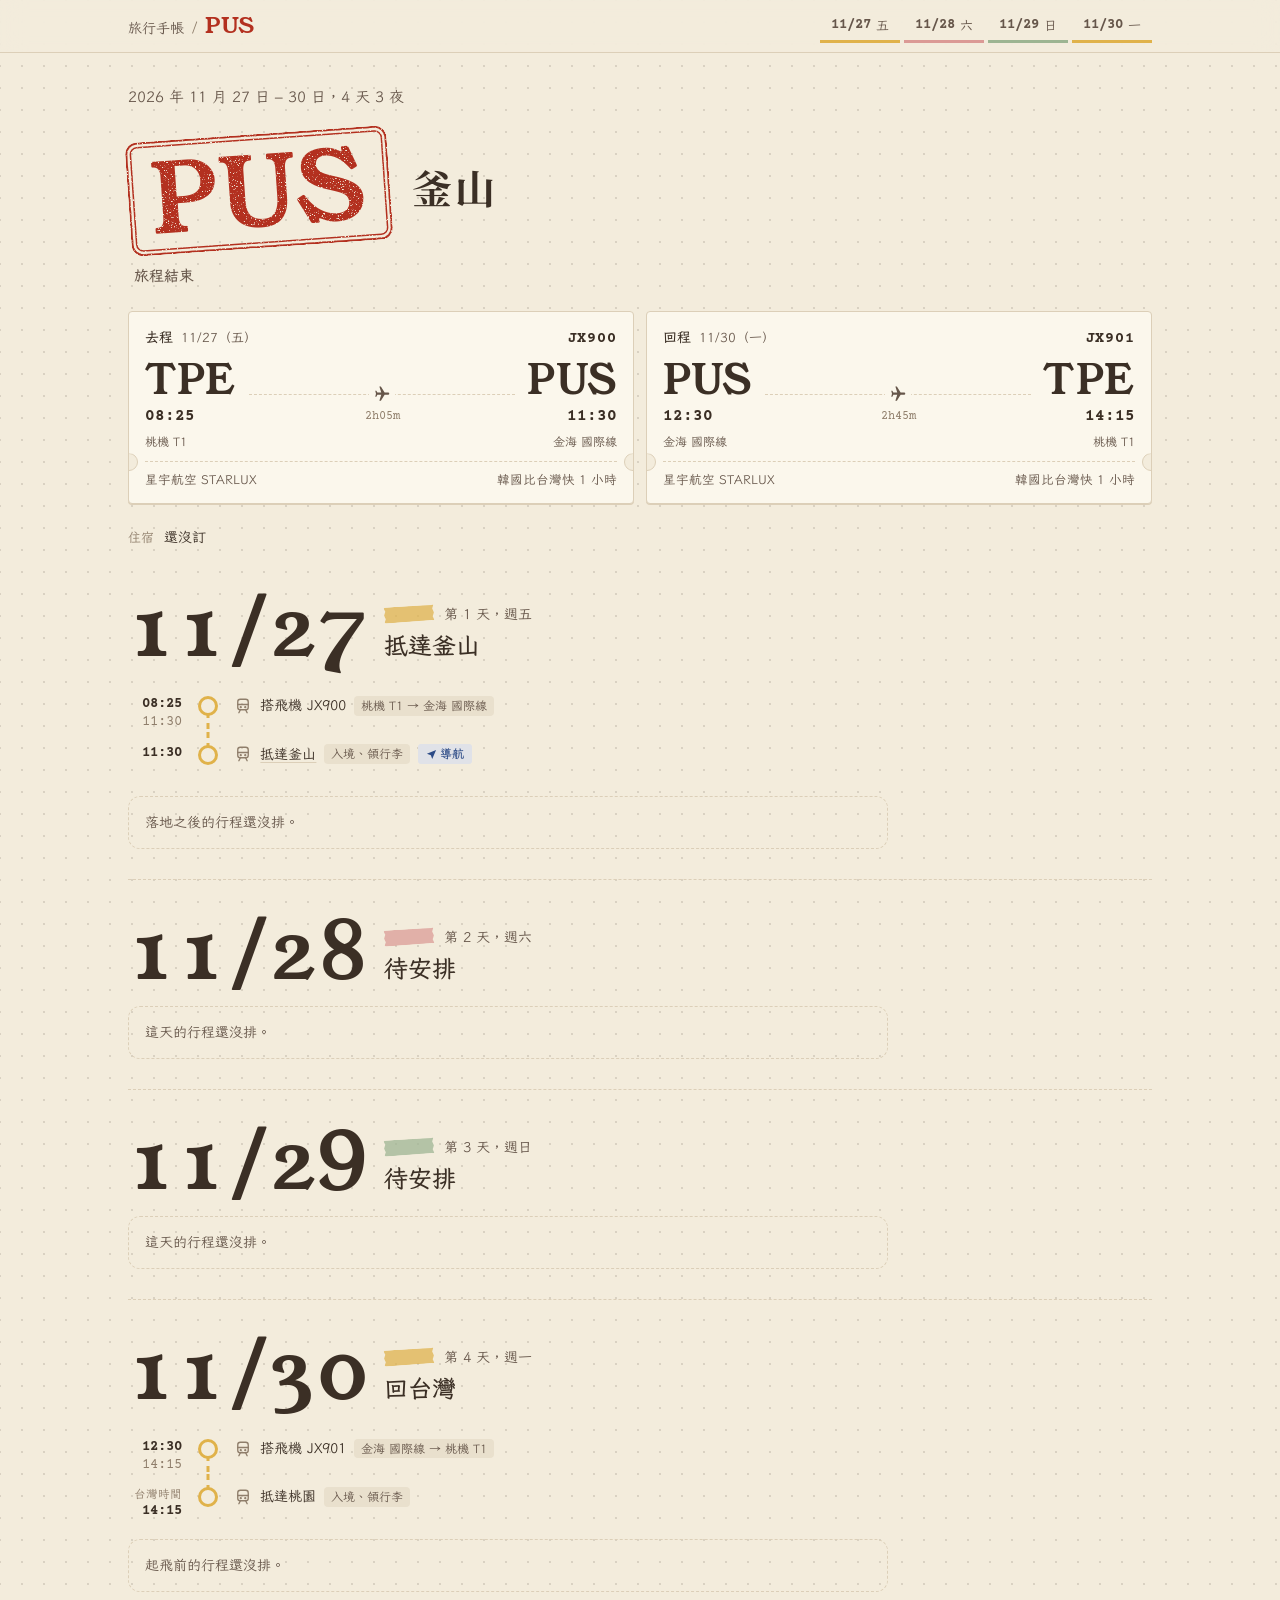
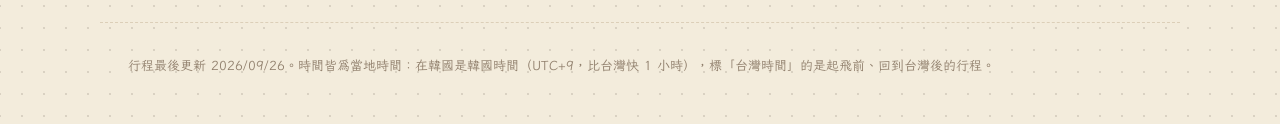
==== docs/pus-2026-11/index.html @ 17852b74 "Add the Busan 2026-11 trip site with flights JX900 TPE→PUS on 11/27 and JX901 PUS→TPE on 11/30. Kore" ====
<!doctype html>
<html lang="zh-Hant">
<head>
<meta charset="utf-8">
<meta name="viewport" content="width=device-width, initial-scale=1, viewport-fit=cover">
<title>釜山 PUS 2026</title>
<meta name="description" content="2026/11/27–11/30 釜山四天三夜行程：航班、每日時間軸、地圖連結。">
<link rel="preconnect" href="https://fonts.googleapis.com">
<link rel="preconnect" href="https://fonts.gstatic.com" crossorigin>
<link rel="stylesheet" href="https://fonts.googleapis.com/css2?family=Courier+Prime:wght@400;700&family=LXGW+WenKai+TC:wght@400;700&family=Noto+Serif+TC:wght@700&family=Young+Serif&display=swap">
<link rel="stylesheet" href="../assets/journal.css">
<link rel="manifest" href="../manifest.webmanifest">
<link rel="icon" type="image/png" sizes="192x192" href="../assets/icons/icon-192.png">
<link rel="apple-touch-icon" href="../assets/icons/apple-touch-icon.png">
<meta name="apple-mobile-web-app-title" content="Travel">
<meta name="apple-mobile-web-app-capable" content="yes">
<meta name="mobile-web-app-capable" content="yes">
<meta name="theme-color" content="#F3ECDC" media="(prefers-color-scheme: light)">
<meta name="theme-color" content="#231D17" media="(prefers-color-scheme: dark)">
<style>
  /* 顏色、字體、紙膠帶、印章都在 ../assets/journal.css */
  * { box-sizing: border-box; }
  html { -webkit-text-size-adjust: 100%; }
  @media (prefers-reduced-motion: no-preference) { html { scroll-behavior: smooth; } }
  body {
    margin: 0;
    background: var(--bg);
    color: var(--ink);
    font-family: var(--f-body);
    font-size: 15.5px;
    line-height: 1.65;
  }
  img { max-width: 100%; }
  [hidden] { display: none !important; }
  a { color: inherit; }
  a:focus-visible, button:focus-visible { outline: 2px solid var(--blue); outline-offset: 2px; border-radius: 4px; }
  .wrap { max-width: 1080px; margin-inline: auto; padding-inline: 16px; }
  @media (min-width: 640px) { .wrap { padding-inline: 28px; } }
  .ico { width: 18px; height: 18px; flex: none; display: inline-block; vertical-align: middle; }
  .ico svg { width: 100%; height: 100%; display: block; }

  /* ---------- nav ---------- */
  .nav {
    position: sticky;
    top: env(safe-area-inset-top, 0px);
    z-index: 10;
    background: var(--bg);
    background: color-mix(in srgb, var(--bg) 86%, transparent);
    -webkit-backdrop-filter: blur(12px);
    backdrop-filter: blur(12px);
    border-bottom: 1px solid var(--rule);
  }
  .nav__inner { display: flex; align-items: center; gap: 12px; min-height: 52px; }
  .nav__crumb { display: flex; align-items: baseline; gap: 8px; white-space: nowrap; }
  .nav__home { font-size: 14px; color: var(--ink-2); text-decoration: none; }
  .nav__home:hover { color: var(--ink); text-decoration: underline; text-underline-offset: 3px; }
  .nav__sep { color: var(--ink-3); }
  .nav__brand {
    font-family: var(--f-display);
    font-size: 22px;
    letter-spacing: .03em;
    text-decoration: none;
    color: var(--red);
  }
  .nav__tabs { display: flex; gap: 4px; margin-left: auto; overflow-x: auto; scrollbar-width: none; }
  .nav__tabs::-webkit-scrollbar { display: none; }
  /* 筆記本側邊的索引標籤 */
  .tab {
    display: flex; align-items: center; gap: 5px;
    padding: 5px 11px 3px;
    border-radius: 5px 5px 0 0;
    border-bottom: 3px solid var(--line);
    text-decoration: none;
    color: var(--ink-2);
    font-family: var(--f-mono);
    font-size: 14px;
    font-weight: 700;
    white-space: nowrap;
  }
  .tab__dot { display: none; }
  .tab__wd { font-family: var(--f-body); font-size: 13px; font-weight: 400; }
  .tab.is-active { background: color-mix(in srgb, var(--line) 55%, transparent); color: var(--ink); }

  /* ---------- hero ---------- */
  .hero { padding-block: 32px 8px; display: grid; gap: 22px; }
  .hero__eyebrow { margin: 0; font-size: 15px; color: var(--ink-2); }
  .hero__title { margin: 14px 0 6px; display: flex; align-items: center; flex-wrap: wrap; gap: 10px 22px; }
  /* 入境章 */
  .hero__code {
    display: inline-block;
    padding: 10px 20px 4px;
    border-radius: 12px;
    font-family: var(--f-display);
    font-weight: 400;
    font-size: clamp(56px, 15vw, 96px);
    line-height: 1;
    letter-spacing: .04em;
    transform: rotate(-4deg);
  }
  .hero__name { font-family: var(--f-display); font-size: clamp(28px, 6.4vw, 40px); font-weight: 700; line-height: 1.2; letter-spacing: .08em; }
  .hero__head { display: grid; gap: 10px; }
  .status {
    display: flex; flex-wrap: wrap; align-items: center; gap: 8px 12px;
    font-size: 14px; color: var(--ink-2);
  }
  .status { font-size: 15px; }
  .status__pill { font-weight: 700; padding: 0 6px; }
  .status__jump { color: var(--blue); font-weight: 700; text-underline-offset: 4px; }

  .passes { display: grid; gap: 12px; grid-template-columns: repeat(auto-fit, minmax(min(100%, 300px), 1fr)); }
  .pass {
    background: var(--surface);
    border: 1px solid var(--rule);
    border-radius: 4px;
    padding: 14px 16px 12px;
    display: grid;
    gap: 10px;
    box-shadow: 0 1px 0 var(--rule);
  }
  .pass__top { display: flex; align-items: baseline; gap: 8px; font-size: 13px; color: var(--ink-2); }
  .pass__dir { font-weight: 700; color: var(--ink); font-size: 14px; }
  .pass__no { margin-left: auto; font-family: var(--f-mono); font-weight: 700; font-size: 15px; letter-spacing: .06em; color: var(--ink); }
  .pass__route { display: grid; grid-template-columns: auto minmax(0, 1fr) auto; align-items: center; gap: 12px; }
  .pass__pt { display: grid; gap: 2px; }
  .pass__pt--end { text-align: right; }
  .pass__iata { font-family: var(--f-display); font-weight: 400; font-size: 40px; line-height: 1; letter-spacing: .03em; }
  .pass__time { font-family: var(--f-mono); font-weight: 700; font-size: 16px; }
  .pass__term { font-size: 12px; color: var(--ink-2); }
  .pass__mid { display: grid; justify-items: center; gap: 4px; color: var(--ink-3); font-family: var(--f-mono); font-size: 12px; }
  .pass__track { position: relative; width: 100%; height: 18px; }
  .pass__track::before { content: ""; position: absolute; left: 0; right: 0; top: 50%; border-top: 1.5px dashed var(--rule); }
  .pass__track .ico { position: absolute; left: 50%; top: 0; transform: translateX(-50%); background: var(--surface); padding-inline: 4px; width: 26px; color: var(--ink-2); }
  /* 撕線：兩側各咬一個半圓缺口 */
  .pass__foot { position: relative; border-top: 1.5px dashed var(--rule); padding-top: 8px; display: flex; justify-content: space-between; gap: 8px; font-size: 12.5px; color: var(--ink-2); }
  .pass__foot::before, .pass__foot::after {
    content: "";
    position: absolute; top: -9px;
    width: 16px; height: 16px;
    border-radius: 50%;
    background: var(--bg);
    border: 1px solid var(--rule);
  }
  .pass__foot::before { left: -25px; clip-path: inset(0 0 0 50%); }
  .pass__foot::after { right: -25px; clip-path: inset(0 50% 0 0); }

  .facts { display: flex; flex-wrap: wrap; gap: 10px 24px; font-size: 14px; }
  .fact { display: flex; gap: 10px; align-items: baseline; min-width: 0; }
  .fact__k { font-size: 13px; color: var(--ink-3); flex: none; }
  .fact a { font-weight: 500; text-underline-offset: 3px; text-decoration-color: var(--rule); overflow-wrap: anywhere; }

  /* ---------- day ---------- */
  .day { padding-block: 40px 16px; scroll-margin-top: 60px; }
  .day + .day { border-top: 1.5px dashed var(--rule); }
  .day[data-line="cc"] { --line: var(--cc); --on-line: var(--cc-on); }
  .day[data-line="ne"] { --line: var(--ne); --on-line: var(--ne-on); }
  .day[data-line="ew"] { --line: var(--ew); --on-line: var(--ew-on); }
  .tab[data-line="cc"] { --line: var(--cc); }
  .tab[data-line="ne"] { --line: var(--ne); }
  .tab[data-line="ew"] { --line: var(--ew); }

  .day__head { display: flex; align-items: flex-end; gap: 16px; margin-bottom: 22px; flex-wrap: wrap; }
  .day__md {
    font-family: var(--f-display);
    font-weight: 400;
    font-size: clamp(56px, 14vw, 80px);
    line-height: .8;
    font-variant-numeric: tabular-nums;
  }
  .day__meta { display: grid; gap: 4px; min-width: 0; }
  .day__eyebrow { display: flex; align-items: center; gap: 10px; margin: 0; font-size: 14px; color: var(--ink-2); }
  .day__bar { width: 50px; height: 16px; --tape: var(--line); transform: rotate(-4deg); }
  .day__theme { margin: 0; font-size: 24px; line-height: 1.3; font-weight: 700; text-wrap: balance; }
  .day__stats { margin: 0; font-size: 13px; color: var(--ink-2); font-variant-numeric: tabular-nums; }

  .day__grid { max-width: 760px; }

  /* ---------- timeline ---------- */
  .rows { list-style: none; margin: 0; padding: 0; }
  .row { display: grid; grid-template-columns: 2.9rem 24px minmax(0, 1fr); column-gap: 8px; }
  @media (min-width: 640px) { .row { grid-template-columns: 3.4rem 28px minmax(0, 1fr); column-gap: 12px; } }
  .row__time {
    display: flex; flex-direction: column; align-items: flex-end;
    padding-top: 12px;
    font-family: var(--f-mono);
    font-weight: 700;
    font-size: 13.5px;
    line-height: 1.35;
  }
  .row__time .t-end { color: var(--ink-3); font-weight: 400; }
  .row__time .t-label { font-family: var(--f-body); font-size: 12px; font-weight: 500; white-space: nowrap; }
  .row__time .t-day { font-size: 11.5px; color: var(--red); white-space: nowrap; }
  .row__time .t-tz { font-family: var(--f-body); font-size: 11.5px; font-weight: 500; color: var(--ink-3); white-space: nowrap; }
  /* 螢光筆劃過 */
  .row__now {
    margin-top: 6px;
    font-family: var(--f-body);
    font-size: 12px;
    font-weight: 700;
    color: var(--now-ink);
    background: linear-gradient(100deg, transparent 3%, var(--now) 6% 94%, transparent 97%) 0 65% / 100% 75% no-repeat;
    padding: 0 4px;
    white-space: nowrap;
  }
  .row__rail { position: relative; display: flex; justify-content: center; }
  .row__rail::before {
    content: "";
    position: absolute; top: 0; bottom: 0; left: 50%;
    width: 3px; transform: translateX(-50%);
    background: var(--line);
  }
  .row--move .row__rail::before {
    background: repeating-linear-gradient(to bottom, var(--line) 0 6px, transparent 6px 11px);
  }
  .rows > .row:first-child .row__rail::before { top: 18px; }
  .rows > .row:last-child .row__rail::before { bottom: auto; height: 22px; }
  .rows > .row:first-child:last-child .row__rail::before { display: none; }
  .row--move:first-child .row__rail::after,
  .row--move:last-child .row__rail::after {
    content: "";
    position: relative;
    margin-top: 13px;
    width: 14px; height: 14px;
    border-radius: 50%;
    background: var(--bg);
    border: 3px solid var(--line);
  }
  /* 圓形編號貼紙 */
  .code {
    position: relative;
    margin-top: 10px;
    width: 26px; height: 26px;
    border-radius: 50%;
    background: var(--line);
    color: var(--on-line);
    font-family: var(--f-display);
    font-size: 15px;
    line-height: 27px;
    text-align: center;
    box-shadow: 0 0 0 3px var(--bg), 0 1px 2px 3px rgba(59, 47, 37, .12);
  }

  .row__body { min-width: 0; padding-block: 8px 12px; }
  .row--move .row__body, .row--free .row__body { padding-block: 10px 14px; }
  .row--free .row__rail::before {
    background: repeating-linear-gradient(to bottom, var(--line) 0 3px, transparent 3px 8px);
    opacity: .55;
  }
  .free { margin: 0; padding-top: 1px; font-size: 13.5px; color: var(--ink-3); }
  .move { display: flex; flex-wrap: wrap; align-items: center; gap: 4px 8px; font-size: 14px; color: var(--ink-2); padding-top: 1px; }
  .move .ico { color: var(--ink-3); }
  .move__title { color: var(--ink); font-weight: 500; text-decoration: none; }
  a.move__title { text-decoration: underline; text-decoration-color: var(--rule); text-underline-offset: 3px; }
  .move__note {
    font-size: 12px;
    padding: 0 7px;
    border-radius: 4px;
    background: var(--rule-2);
    color: var(--ink-2);
  }
  .row--move.is-now .move { color: var(--ink); }

  .card {
    position: relative;
    background: var(--surface);
    border: 1px solid var(--rule);
    border-radius: 3px;
    padding: 16px 12px 12px;
    display: grid;
    gap: 10px;
    box-shadow: 0 1px 0 var(--rule);
  }
  @media (min-width: 640px) { .card { padding: 16px 16px 12px; } }
  .card::before {
    content: "";
    position: absolute; top: -8px; left: 20px;
    width: 54px; height: 16px;
    background: color-mix(in srgb, var(--line) 62%, transparent);
    clip-path: var(--tape-clip);
    transform: rotate(-4deg);
  }
  .rows > .row:nth-child(even) .card::before { left: auto; right: 28px; transform: rotate(3deg); }
  .row.is-now .card { border-color: var(--now); box-shadow: 0 0 0 2px var(--now); }
  .places { list-style: none; margin: 0; padding: 0; display: grid; gap: 10px; }
  .place { display: grid; grid-template-columns: 18px minmax(0, 1fr); gap: 8px; align-items: start; }
  .place > .ico { margin-top: 3px; color: var(--ink-3); }
  .place__line { display: flex; flex-wrap: wrap; align-items: baseline; gap: 2px 8px; }
  .place__name {
    color: var(--ink);
    font-weight: 700;
    font-size: 16px;
    line-height: 1.45;
    text-decoration: none;
    overflow-wrap: anywhere;
  }
  .place__name:hover { text-decoration: underline; text-underline-offset: 3px; }
  .place__name .ext { display: inline-block; width: 11px; height: 11px; margin-left: 3px; vertical-align: 1px; opacity: .55; }
  .is-meal .place__name { color: var(--blue); }
  .is-booked .place__name { color: var(--red); }
  .tag {
    font-size: 12px;
    font-weight: 700;
    line-height: 1.6;
    padding: 0 7px;
    border-radius: 3px;
    letter-spacing: .06em;
    white-space: nowrap;
  }
  .tag--meal { border: 1px solid currentColor; color: var(--blue); }
  /* 已預約：朱紅色的小印章 */
  .tag--booked { border: 3px double currentColor; color: var(--red); padding: 0 6px; transform: rotate(-3deg); }
  .tag--suggest { border: 1px dashed var(--ink-3); color: var(--ink-2); line-height: 1.55; }
  .move__link { font-size: 12.5px; font-weight: 700; color: var(--blue); text-decoration: none; }
  .move__link .ext { width: 10px; height: 10px; margin-left: 2px; }
  .place__hours { margin-top: 1px; font-size: 13px; color: var(--ink-3); }
  .notes { display: grid; gap: 4px; border-top: 1px dashed var(--rule); padding-top: 8px; }
  .note { margin: 0; font-size: 13.5px; color: var(--ink-2); display: flex; gap: 8px; }
  .note::before { content: "備註"; flex: none; font-size: 12px; font-weight: 700; color: var(--ink-3); padding-top: 1px; }
  .note + .note::before { visibility: hidden; }

  .pending {
    margin-top: 16px;
    border: 1.5px dashed var(--rule);
    border-radius: 12px;
    padding: 14px 16px;
    color: var(--ink-2);
    font-size: 14px;
  }

  .routes { display: grid; gap: 8px; margin-bottom: 22px; }
  .routes__k { margin: 0; font-size: 13px; color: var(--ink-3); }
  .seg {
    display: grid; grid-template-columns: minmax(0, 1fr) auto; align-items: center; gap: 12px;
    background: var(--surface); border: 1px solid var(--rule); border-radius: 3px;
    padding: 10px 14px; text-decoration: none; color: var(--ink);
  }
  .seg:hover { border-color: var(--line); }
  .seg__stops { font-size: 13px; line-height: 1.55; color: var(--ink-2); overflow-wrap: anywhere; }
  .seg__stops b { color: var(--ink); font-weight: 600; }
  .seg__go { display: inline-flex; align-items: center; gap: 3px; font-size: 13px; font-weight: 700; white-space: nowrap; color: var(--blue); }
  .seg__go .ext { width: 11px; height: 11px; flex: none; }
  .nav-btn {
    display: inline-flex; align-items: center; gap: 3px;
    font-size: 12px; font-weight: 700; line-height: 1.7;
    padding: 0 8px; border-radius: 3px;
    background: var(--blue-soft); color: var(--blue);
    text-decoration: none; white-space: nowrap;
  }
  .nav-btn svg { width: 11px; height: 11px; }
  .status__next { display: inline-flex; flex-wrap: wrap; align-items: center; gap: 6px; }
  .foot { padding-block: 32px 48px; font-size: 13px; color: var(--ink-3); border-top: 1.5px dashed var(--rule); }
  .fab { display: none; }

  /* ---------- 手機：邊走邊看（640px 以上完全不受影響） ---------- */
  @media (max-width: 639px) {
    /* 底部留位置給日期分頁（52px），旅途中再加浮動按鈕（52px + 上下各 10px） */
    body { padding-bottom: calc(52px + env(safe-area-inset-bottom, 0px)); }
    body.has-fab { padding-bottom: calc(124px + env(safe-area-inset-bottom, 0px)); }

    /* 頂部只留「旅行手帳 / PUS」。毛玻璃搬到 ::before，
       因為 .nav 本身有 backdrop-filter 的話，裡面 fixed 的日期分頁會被綁在 .nav 裡 */
    .nav { background: none; -webkit-backdrop-filter: none; backdrop-filter: none; }
    .nav::before {
      content: "";
      position: absolute; inset: 0; z-index: -1;
      background: var(--bg);
      background: color-mix(in srgb, var(--bg) 86%, transparent);
      -webkit-backdrop-filter: blur(12px);
      backdrop-filter: blur(12px);
    }

    /* 日期分頁固定在最下面，平分寬度；上緣是當天的紙膠帶色 */
    .nav__tabs {
      position: fixed; left: 0; right: 0; bottom: 0;
      margin: 0; gap: 0;
      padding-bottom: env(safe-area-inset-bottom, 0px);
      background: var(--surface);
      box-shadow: 0 -1px 0 var(--rule);
    }
    .tab {
      flex: 1 0 auto;
      justify-content: center;
      min-height: 52px;
      padding: 0 10px;
      border-radius: 0;
      border-bottom: 0;
      border-top: 4px solid var(--line);
      font-size: 15px;
    }

    /* 下一站浮動按鈕：浮在日期分頁上方，整顆都是導航連結 */
    .fab {
      position: fixed; z-index: 11;
      left: 12px; right: 12px;
      bottom: calc(62px + env(safe-area-inset-bottom, 0px));
      display: flex; align-items: center; gap: 10px;
      min-height: 52px;
      padding: 6px 6px 6px 14px;
      background: var(--surface);
      border: 1px solid var(--rule);
      border-radius: 10px;
      box-shadow: 0 6px 20px rgba(0, 0, 0, .16);
      color: var(--ink);
      text-decoration: none;
    }
    .fab__k { flex: none; font-size: 13px; font-weight: 700; color: var(--ink-3); }
    .fab__name { flex: 1; min-width: 0; font-size: 16px; font-weight: 700; white-space: nowrap; overflow: hidden; text-overflow: ellipsis; }
    .fab__go {
      flex: none;
      display: inline-flex; align-items: center; gap: 5px;
      min-height: 40px; padding: 0 16px;
      border-radius: 6px;
      background: var(--blue); color: var(--surface);
      font-size: 15px; font-weight: 700;
    }
    .fab__go svg { width: 13px; height: 13px; }

    /* Google 地圖路線收成一排「早上」「下午」「晚上」小按鈕，站名先藏起來 */
    .routes { display: flex; flex-wrap: wrap; gap: 8px; }
    .routes__k { flex-basis: 100%; }
    .seg { display: inline-flex; align-items: center; gap: 6px; min-height: 44px; padding: 0 16px; }
    .seg__stops { font-size: 15px; }
    .seg__list, .seg__open { display: none; }
    .seg__go .ext { width: 12px; height: 12px; }

    /* 導航按鈕看起來 36px 高，手指點得到的範圍往上下各擴 4px 到 44px */
    .nav-btn { position: relative; min-height: 36px; padding: 0 12px; gap: 5px; border-radius: 6px; font-size: 14px; }
    .nav-btn svg { width: 13px; height: 13px; }
    .nav-btn::after { content: ""; position: absolute; inset: -4px 0; }

    /* 「看現在的行程」跳過去時，進行中那一列不要被頂部擋住 */
    .row { scroll-margin-top: 64px; }
  }

</style>
</head>
<body class="paper">
<nav class="nav" aria-label="日期">
  <div class="wrap nav__inner">
    <div class="nav__crumb">
      <a class="nav__home" href="../">旅行手帳</a><span class="nav__sep" aria-hidden="true">/</span>
      <a class="nav__brand" href="#top">PUS</a>
    </div>
    <div class="nav__tabs" id="tabs"></div>
  </div>
</nav>

<header class="wrap hero" id="top">
  <div class="hero__head">
    <p class="hero__eyebrow" id="eyebrow"></p>
    <h1 class="hero__title"><span class="hero__code stamp">PUS</span><span class="hero__name">釜山</span></h1>
    <div class="status" id="status"></div>
  </div>
  <div class="passes" id="passes"></div>
  <div class="facts" id="facts"></div>
</header>

<main class="wrap" id="days"></main>

<footer class="wrap foot" id="foot"></footer>

<a class="fab" id="fab" target="_blank" rel="noopener" hidden></a>

<script src="itinerary.js"></script>
<script>
(function () {
  var T = window.TRIP;
  var WD = ["日", "一", "二", "三", "四", "五", "六"];
  var ICON = {
    food: '<svg viewBox="0 0 24 24" fill="none" stroke="currentColor" stroke-width="1.8" stroke-linecap="round" stroke-linejoin="round"><path d="M3.5 11.5h17a8.5 8.5 0 0 1-17 0z"/><path d="M8 20.5h8"/><path d="M14 3.5 10.5 11M19 4l-6 7"/></svg>',
    spot: '<svg viewBox="0 0 24 24" fill="none" stroke="currentColor" stroke-width="1.8" stroke-linecap="round" stroke-linejoin="round"><path d="M12 21.5s7-6.1 7-11.8a7 7 0 0 0-14 0c0 5.7 7 11.8 7 11.8z"/><circle cx="12" cy="9.7" r="2.6"/></svg>',
    move: '<svg viewBox="0 0 24 24" fill="none" stroke="currentColor" stroke-width="1.8" stroke-linecap="round" stroke-linejoin="round"><rect x="5" y="3" width="14" height="14" rx="3.5"/><path d="M5 10h14"/><circle cx="9" cy="13.5" r=".6" fill="currentColor"/><circle cx="15" cy="13.5" r=".6" fill="currentColor"/><path d="m8.5 17-2 4M15.5 17l2 4"/></svg>',
    plane: '<svg viewBox="0 0 24 24" fill="currentColor"><path d="M21 15.5v-2l-8-5V3.8a1.5 1.5 0 0 0-3 0v4.7l-8 5v2l8-2.5v5.2L7.5 19.5V21l4-1 4 1v-1.5L13 18.2V13z" transform="rotate(90 12 12)"/></svg>',
    go: '<svg viewBox="0 0 12 12" fill="currentColor"><path d="M11 1 1 5.2l4.3 1.5L6.8 11z"/></svg>',
    ext: '<svg class="ext" viewBox="0 0 12 12" fill="none" stroke="currentColor" stroke-width="1.6" stroke-linecap="round"><path d="M4.5 2.5h5v5M9.5 2.5 3 9"/></svg>'
  };

  function esc(s) {
    return String(s).replace(/[&<>"]/g, function (c) {
      return { "&": "&amp;", "<": "&lt;", ">": "&gt;", '"': "&quot;" }[c];
    });
  }
  function navUrl(q) { return "https://www.google.com/maps/dir/?api=1&destination=" + encodeURIComponent(q); }
  function navBtn(q) { return '<a class="nav-btn" href="' + navUrl(q) + '" target="_blank" rel="noopener">' + ICON.go + '導航</a>'; }
  function mapUrl(q) { return "https://www.google.com/maps/search/?api=1&query=" + encodeURIComponent(q); }
  function toMin(t) { var p = t.split(":"); return +p[0] * 60 + +p[1]; }
  function wd(date) { return WD[new Date(date + "T12:00:00Z").getUTCDay()]; }
  function md(date) { var p = date.split("-"); return +p[1] + "/" + +p[2]; }
  function dayId(date) { return "d" + date.slice(5).replace("-", ""); }
  // 飛行時間：起飛、抵達各是當地時間，扣掉兩地時差（utc 是時區，台灣 8、韓國 9）
  function dur(f) {
    var m = toMin(f.to.time) - toMin(f.from.time) - (f.to.utc - f.from.utc) * 60;
    if (m < 0) m += 1440;
    return Math.floor(m / 60) + "h" + String(m % 60).padStart(2, "0") + "m";
  }
  function dayDiff(a, b) { return Math.round((Date.parse(b + "T00:00:00Z") - Date.parse(a + "T00:00:00Z")) / 864e5); }
  var LOCAL_UTC = 9; // 韓國 UTC+9，比台灣快 1 小時
  function localNow() {
    var parts = new Intl.DateTimeFormat("en-CA", {
      timeZone: "Asia/Seoul", year: "numeric", month: "2-digit", day: "2-digit",
      hour: "2-digit", minute: "2-digit", hourCycle: "h23"
    }).formatToParts(new Date());
    var g = function (t) { return parts.find(function (p) { return p.type === t; }).value; };
    return { date: g("year") + "-" + g("month") + "-" + g("day"), min: +g("hour") * 60 + +g("minute") };
  }
  function notesOf(it) { return it.notes || (it.note ? [it.note] : []); }

  var now = localNow();
  var first = T.days[0].date;
  var last = T.days[T.days.length - 1].date;
  var nowFound = false;

  /* ---------- hero ---------- */
  var nights = dayDiff(first, last);
  var fm = +first.slice(5, 7), lm = +last.slice(5, 7);
  document.getElementById("eyebrow").textContent =
    first.slice(0, 4) + " 年 " + fm + " 月 " + +first.slice(8) + " 日 – " + (lm !== fm ? lm + " 月 " : "") + +last.slice(8) + " 日，" +
    (nights + 1) + " 天 " + nights + " 夜";

  document.getElementById("passes").innerHTML = T.flights.map(function (f) {
    return '<article class="pass">' +
      '<div class="pass__top"><span class="pass__dir">' + esc(f.dir) + '</span>' +
      '<span>' + md(f.date) + '（' + wd(f.date) + '）</span>' +
      '<span class="pass__no">' + esc(f.no) + '</span></div>' +
      '<div class="pass__route">' +
        '<div class="pass__pt"><span class="pass__iata">' + esc(f.from.code) + '</span>' +
        '<span class="pass__time">' + esc(f.from.time) + '</span>' +
        '<span class="pass__term">' + esc(f.from.name) + ' ' + esc(f.from.term) + '</span></div>' +
        '<div class="pass__mid"><div class="pass__track"><span class="ico">' + ICON.plane + '</span></div>' +
        '<span>' + dur(f) + '</span></div>' +
        '<div class="pass__pt pass__pt--end"><span class="pass__iata">' + esc(f.to.code) + '</span>' +
        '<span class="pass__time">' + esc(f.to.time) + '</span>' +
        '<span class="pass__term">' + esc(f.to.name) + ' ' + esc(f.to.term) + '</span></div>' +
      '</div>' +
      '<div class="pass__foot"><span>' + esc(f.airline) + '</span><span>韓國比台灣快 1 小時</span></div>' +
    '</article>';
  }).join("");

  document.getElementById("facts").innerHTML =
    '<div class="fact"><span class="fact__k">住宿</span>' + (T.hotel
      ? '<a href="' + mapUrl(T.hotel.q || T.hotel.name) + '" target="_blank" rel="noopener">' + esc(T.hotel.name) + '</a>'
      : '<span>還沒訂</span>') + '</div>';

  /* ---------- days ---------- */
  document.getElementById("tabs").innerHTML = T.days.map(function (d) {
    return '<a class="tab" data-line="' + d.line + '" href="#' + dayId(d.date) + '">' +
      '<span class="tab__dot"></span>' + md(d.date) + '<span class="tab__wd">' + wd(d.date) + '</span></a>';
  }).join("");

  function renderPlace(p) {
    var cls = "place" + (p.meal ? " is-meal" : "") + (p.booked ? " is-booked" : "");
    return '<li class="' + cls + '"><span class="ico">' + ICON[p.kind] + '</span><div>' +
      '<div class="place__line">' +
        (p.meal ? '<span class="tag tag--meal">' + esc(p.meal) + '</span>' : '') +
        '<a class="place__name" href="' + mapUrl(p.q || p.name) + '" target="_blank" rel="noopener">' + esc(p.name) + ICON.ext + '</a>' +
        (p.booked ? '<span class="tag tag--booked">' + esc(p.booked) + '</span>' : '') +
        (p.suggest ? '<span class="tag tag--suggest">Claude 建議</span>' : '') +
        navBtn(p.q || p.name) +
      '</div>' +
      (p.hours ? '<div class="place__hours">營業 ' + esc(p.hours) + '</div>' : '') +
    '</div></li>';
  }

  var dests = []; // 所有目的地（跨天），用來找「下一站」
  var tripStartAt = 0; // 第一天第一列，以第一天 00:00 起算的分鐘數（前一晚出門就是負的）
  var FLIGHT = {};
  T.flights.forEach(function (f) { FLIGHT[f.no] = f; });

  function renderDay(d, di) {
    var pts = d.from ? [{ q: d.from.q, name: d.from.to, until: -1, t: -1, date: d.date }] : [];
    // 以當天 00:00（韓國時間）起算的分鐘數；比前一列早的時間（例如 00:30）視為隔天，
    // 標了 eve 的列是前一天晚上（負的分鐘數）。
    // 有搭飛機的那天，起飛前的列是出發地時間、落地後是目的地時間，這裡都換算成韓國時間
    var nowAt = dayDiff(d.date, now.date) * 1440 + now.min;
    var prev = -Infinity;
    var firstFlight = d.items.filter(function (it) { return FLIGHT[it.flight]; })[0];
    var utc = firstFlight ? FLIGHT[firstFlight.flight].from.utc : LOCAL_UTC;
    var spans = d.items.map(function (it) {
      var f = FLIGHT[it.flight];
      var back = it.eve ? 1440 : 0;
      var s = toMin(it.start) - back + (LOCAL_UTC - (f ? f.from.utc : utc)) * 60;
      var away = !f && utc !== LOCAL_UTC; // 這一列人在台灣
      if (f) utc = f.to.utc;
      while (s < prev) s += 1440;
      prev = s;
      var e = it.end ? toMin(it.end) - back + (LOCAL_UTC - utc) * 60 : null;
      if (e !== null) while (e <= s) e += 1440;
      return { s: s, e: e, away: away };
    });
    if (di === 0 && spans.length) tripStartAt = spans[0].s;
    var eveDate = new Date(Date.parse(d.date + "T00:00:00Z") - 864e5).toISOString().slice(0, 10);
    var eveShown = false;
    var stopNo = 0;
    var rows = d.items.map(function (it, i) {
      var sp = spans[i];
      var end = sp.e !== null ? sp.e : (spans[i + 1] ? spans[i + 1].s : Math.max(sp.s + 60, 1440));
      var live = nowAt >= sp.s && nowAt < end;
      var anchor = live && !nowFound;
      if (live) nowFound = true;
      var eveTag = it.eve && !eveShown ? '<span class="t-day">' + md(eveDate) + '</span>' : '';
      if (it.eve) eveShown = true;
      // 在台灣的那幾列（起飛前、落地後），第一列標「台灣時間」
      var tzTag = sp.away && !(spans[i - 1] && spans[i - 1].away) ? '<span class="t-tz">台灣時間</span>' : '';
      var time = '<div class="row__time">' + eveTag + tzTag +
        (it.label
          ? '<span class="t-label">' + esc(it.label) + '</span>'
          : '<span>' + it.start + '</span>' + (it.end ? '<span class="t-end">' + it.end + '</span>' : '')) +
        (live ? '<span class="row__now">進行中</span>' : '') + '</div>';
      var attrs = ' class="row row--' + it.type + (live ? ' is-now' : '') + '"' + (anchor ? ' id="now"' : '');

      if (it.type === "free") {
        return '<li' + attrs + '>' + time + '<div class="row__rail" aria-hidden="true"></div>' +
          '<div class="row__body"><p class="free">' + esc(it.title || "空檔・待安排") + '</p></div></li>';
      }

      if (it.type === "move") {
        // 移動中：目的地在抵達前都算「下一站」
        if (it.q) pts.push({ q: it.q, name: it.to || it.title, until: end, t: end, date: d.date, eve: it.eve, away: sp.away });
        var title = it.q
          ? '<a class="move__title" href="' + mapUrl(it.q) + '" target="_blank" rel="noopener">' + esc(it.title) + '</a>'
          : '<span class="move__title">' + esc(it.title) + '</span>';
        return '<li' + attrs + '>' + time + '<div class="row__rail" aria-hidden="true"></div>' +
          '<div class="row__body"><div class="move"><span class="ico">' + ICON.move + '</span>' + title +
          notesOf(it).map(function (n) { return '<span class="move__note">' + esc(n) + '</span>'; }).join("") +
          (it.q ? navBtn(it.q) : '') +
          (it.links || []).map(function (l) {
            return '<a class="move__link" href="' + esc(l.url) + '" target="_blank" rel="noopener">' + esc(l.text) + ICON.ext + '</a>';
          }).join("") +
          '</div></div></li>';
      }

      stopNo++;
      it.places.forEach(function (p) {
        // 停留點：開始之後就換下一站
        pts.push({ q: p.q || p.name, name: p.name, until: sp.s, t: (sp.s + end) / 2, date: d.date, eve: it.eve, away: sp.away });
      });
      var notes = notesOf(it);
      return '<li' + attrs + '>' + time +
        '<div class="row__rail"><span class="code" aria-label="第 ' + stopNo + ' 站">' + stopNo + '</span></div>' +
        '<div class="row__body"><div class="card">' +
          '<ul class="places">' + it.places.map(renderPlace).join("") + '</ul>' +
          (notes.length ? '<div class="notes">' + notes.map(function (n) { return '<p class="note">' + esc(n) + '</p>'; }).join("") + '</div>' : '') +
        '</div></div></li>';
    }).join("");

    var stats = [];
    if (stopNo) stats.push(stopNo + " 站");

    // Google 地圖路線：依早上／下午／晚上分段，每段從上一段的最後一站出發。
    // 抵達時間（移動）或停留的中間時間（停留點）決定屬於哪一段。
    // Google 地圖一次最多 10 個點，單一時段超過時再拆開。
    var stops = [];
    pts.forEach(function (p) {
      dests.push(p);
      if (p.eve || p.away) return; // 前一晚、起飛前、回台灣後在台灣的點不串進當地的路線
      var prevStop = stops[stops.length - 1];
      if (!prevStop || prevStop.q !== p.q) stops.push(p);
    });
    var PARTS = [["早上", 0, 720], ["下午", 720, 1080], ["晚上", 1080, Infinity]];
    var segs = [];
    var carry = null;
    PARTS.forEach(function (part) {
      var inPart = stops.filter(function (p) { return (p.t < 0 ? 0 : p.t) >= part[1] && (p.t < 0 ? 0 : p.t) < part[2]; });
      if (!inPart.length) return;
      var list = carry ? [carry].concat(inPart) : inPart;
      carry = inPart[inPart.length - 1];
      if (list.length < 2) return;
      var chunks = [];
      for (var k = 0; k < list.length - 1; k += 9) chunks.push(list.slice(k, k + 10));
      chunks.forEach(function (c, ci) { segs.push({ label: part[0] + (chunks.length > 1 ? " " + (ci + 1) : ""), pts: c }); });
    });
    var route = segs.length
      ? '<div class="routes"><p class="routes__k">用 Google 地圖開路線</p>' +
        segs.map(function (seg) {
          var url = "https://www.google.com/maps/dir/" + seg.pts.map(function (p) { return encodeURIComponent(p.q); }).join("/");
          // 標籤和站名分開包，手機版只留標籤當小按鈕
          return '<a class="seg" href="' + url + '" target="_blank" rel="noopener"><span class="seg__stops">' +
            '<b class="seg__label">' + seg.label + '</b><span class="seg__list">　' +
            seg.pts.map(function (p) { return esc(p.name); }).join(" → ") +
            '</span></span><span class="seg__go"><span class="seg__open">開啟</span>' + ICON.ext + '</span></a>';
        }).join("") + '</div>'
      : '';

    return '<section class="day" id="' + dayId(d.date) + '" data-line="' + d.line + '">' +
      '<header class="day__head"><span class="day__md">' + md(d.date) + '</span>' +
        '<div class="day__meta"><p class="day__eyebrow"><span class="day__bar tape" aria-hidden="true"></span>第 ' + (di + 1) + ' 天，週' + wd(d.date) + '</p>' +
        '<h2 class="day__theme">' + esc(d.theme) + '</h2>' +
        (stats.length ? '<p class="day__stats">' + stats.join(" · ") + '</p>' : '') + '</div></header>' +
      '<div class="day__grid">' + route + '<ol class="rows">' + rows + '</ol>' +
        (d.pending ? '<p class="pending">' + esc(d.pending) + '</p>' : '') + '</div>' +
    '</section>';
  }

  document.getElementById("days").innerHTML = T.days.map(renderDay).join("");

  /* ---------- status ---------- */
  var status;
  var until = dayDiff(now.date, first);
  var dep = T.flights[0];
  var nowRel = dayDiff(first, now.date) * 1440 + now.min;
  var startAt = tripStartAt < 0 ? tripStartAt - 60 : 0;
  if (nowRel < startAt) {
    status = '<span class="status__pill marker">還有 ' + until + ' 天出發</span><span>' + md(dep.date) + '（' + wd(dep.date) + '）' + dep.from.time + ' ' + esc(dep.no) + ' 起飛</span>';
  } else if (now.date <= last) {
    var next = dests.filter(function (p) { return dayDiff(p.date, now.date) * 1440 + now.min < p.until; })[0];
    var dayNo = dayDiff(first, now.date) + 1;
    status = '<span class="status__pill marker">' + (dayNo > 0 ? '旅程第 ' + dayNo + ' 天' : '今晚出發') + '</span>' +
      (nowFound ? '<a class="status__jump" href="#now">看現在的行程</a>' : '') +
      (next ? '<span class="status__next">下一站：<b>' + esc(next.name) + '</b>' + navBtn(next.q) + '</span>' : '');
    // 手機版的浮動按鈕（電腦版不顯示）
    if (next) {
      var fab = document.getElementById("fab");
      fab.href = navUrl(next.q);
      fab.innerHTML = '<span class="fab__k">下一站</span><span class="fab__name">' + esc(next.name) + '</span>' +
        '<span class="fab__go">' + ICON.go + '導航</span>';
      fab.hidden = false;
      document.body.classList.add("has-fab");
    }
  } else {
    status = '<span class="status__pill">旅程結束</span>';
  }
  document.getElementById("status").innerHTML = status;
  document.getElementById("foot").textContent = "行程最後更新 " + T.updated.replace(/-/g, "/") + "。時間皆為當地時間：在韓國是韓國時間（UTC+9，比台灣快 1 小時），標「台灣時間」的是起飛前、回到台灣後的行程。";

  /* ---------- active tab ---------- */
  var tabs = Array.prototype.slice.call(document.querySelectorAll(".tab"));
  var sections = Array.prototype.slice.call(document.querySelectorAll(".day"));
  var ticking = false;
  function syncTab() {
    ticking = false;
    var idx = -1;
    sections.forEach(function (s, i) { if (s.getBoundingClientRect().top <= 120) idx = i; });
    // 最後一天比較短、螢幕又高的時候，捲到底它也到不了頂端，所以捲到底就直接亮最後一天
    var se = document.scrollingElement;
    if (se.scrollTop > 0 && se.scrollTop + window.innerHeight >= se.scrollHeight - 4) idx = sections.length - 1;
    tabs.forEach(function (t, i) { t.classList.toggle("is-active", i === idx); });
  }
  window.addEventListener("scroll", function () {
    if (!ticking) { ticking = true; requestAnimationFrame(syncTab); }
  }, { passive: true });
  syncTab();
})();
</script>
<script src="../assets/app.js"></script>
</body>
</html>
---- docs/assets/journal.css ----
/*
 * 旅行手帳的共用樣式：紙張、墨水色、字體、紙膠帶、印章。
 * 首頁和每一趟的行程頁都會載入這個檔案，改這裡就會一起變。
 *
 * 字體（在各頁 <head> 用 Google Fonts 載入）：
 *   --f-display  標題：Young Serif（英數）＋ Noto Serif TC（中文）
 *   --f-body     內文、主題、備註：霞鶩文楷 LXGW WenKai TC
 *   --f-mono     時間、航班號：Courier Prime
 *
 * 每天的紙膠帶顏色沿用 itinerary.js 的 line 欄位：cc 芥末黃、ne 乾燥玫瑰、ew 鼠尾草綠。
 */
:root {
  --bg: #F3ECDC;          /* 手帳內頁 */
  --surface: #FBF7EC;     /* 貼上去的便條、票根 */
  --kraft: #B98F63;       /* 牛皮紙封面 */
  --ink: #3B2F25;
  --ink-2: #66564A;
  --ink-3: #8F7E6B;
  --rule: #DCCFB8;
  --rule-2: #E9E0CD;
  --dot: rgba(59, 47, 37, .14);
  --red: #B3301F;         /* 朱紅印泥：已預約、印章 */
  --red-soft: #F1DDD2;
  --blue: #2B4A86;        /* 藍黑鋼筆墨水：正餐、連結 */
  --blue-soft: #E0E2E8;
  --green: #2F6B4F;
  --plum: #6E3B6E;
  --now: #F2DC5D;         /* 螢光筆 */
  --now-ink: #4A3A00;
  --cc: #E0B24A; --cc-on: #3B2F25;
  --ne: #DB9A95; --ne-on: #3B2F25;
  --ew: #9DB592; --ew-on: #3B2F25;
  --f-display: "Young Serif", "Noto Serif TC", "Songti TC", serif;
  --f-body: "LXGW WenKai TC", "Kaiti TC", "PingFang TC", "Microsoft JhengHei", serif;
  --f-mono: "Courier Prime", "Courier New", ui-monospace, monospace;
  /* 紙膠帶兩端撕開的鋸齒 */
  --tape-clip: polygon(0 4%, 4% 0, 96% 3%, 100% 0, 97% 26%, 100% 50%, 97% 74%, 100% 100%, 95% 97%, 4% 100%, 0 96%, 3% 72%, 0 50%, 3% 26%);
}
@media (prefers-color-scheme: dark) {
  :root:not([data-theme="light"]) {
    color-scheme: dark;
    --bg: #231D17;
    --surface: #2D261F;
    --kraft: #120E0B;
    --ink: #EDE3CF;
    --ink-2: #BDAF99;
    --ink-3: #8C7E6A;
    --rule: #43392E;
    --rule-2: #352C24;
    --dot: rgba(237, 227, 207, .08);
    --red: #EE8672;
    --red-soft: #45261F;
    --blue: #A2B9EA;
    --blue-soft: #2A2F40;
    --green: #86C3A2;
    --plum: #D29BD0;
    --now: #6A5812;
    --now-ink: #FBE58A;
    --cc: #C99A33; --cc-on: #1E1812;
    --ne: #B9716C; --ne-on: #1E1812;
    --ew: #7D9672; --ew-on: #1E1812;
  }
}
:root[data-theme="dark"] {
  color-scheme: dark;
  --bg: #231D17;
  --surface: #2D261F;
  --kraft: #120E0B;
  --ink: #EDE3CF;
  --ink-2: #BDAF99;
  --ink-3: #8C7E6A;
  --rule: #43392E;
  --rule-2: #352C24;
  --dot: rgba(237, 227, 207, .08);
  --red: #EE8672;
  --red-soft: #45261F;
  --blue: #A2B9EA;
  --blue-soft: #2A2F40;
  --green: #86C3A2;
  --plum: #D29BD0;
  --now: #6A5812;
  --now-ink: #FBE58A;
  --cc: #C99A33; --cc-on: #1E1812;
  --ne: #B9716C; --ne-on: #1E1812;
  --ew: #7D9672; --ew-on: #1E1812;
}

/* 點點格線的手帳內頁 */
.paper {
  background-color: var(--bg);
  background-image: radial-gradient(var(--dot) 1px, transparent 1.3px);
  background-size: 22px 22px;
  background-position: 11px 11px;
}

/* 紙膠帶：兩端是撕開的鋸齒。顏色用 --tape 指定 */
.tape {
  display: block;
  width: 84px;
  height: 22px;
  background: color-mix(in srgb, var(--tape, var(--cc)) 72%, transparent);
  clip-path: var(--tape-clip);
}

/* 橡皮章：墨色用 color 指定；印泥不均的斑駁感用雜訊遮罩做 */
.stamp {
  color: var(--red);
  border: 2.5px solid currentColor;
  box-shadow: inset 0 0 0 2.5px var(--bg), inset 0 0 0 4px currentColor;
  -webkit-mask-image: url("data:image/svg+xml,%3Csvg xmlns='http://www.w3.org/2000/svg' width='180' height='180'%3E%3Cfilter id='n'%3E%3CfeTurbulence type='fractalNoise' baseFrequency='.75' numOctaves='3' seed='7'/%3E%3CfeColorMatrix values='0 0 0 0 0 0 0 0 0 0 0 0 0 0 0 -8 0 0 0 5.96'/%3E%3C/filter%3E%3Crect width='100%25' height='100%25' filter='url(%23n)'/%3E%3C/svg%3E");
  mask-image: url("data:image/svg+xml,%3Csvg xmlns='http://www.w3.org/2000/svg' width='180' height='180'%3E%3Cfilter id='n'%3E%3CfeTurbulence type='fractalNoise' baseFrequency='.75' numOctaves='3' seed='7'/%3E%3CfeColorMatrix values='0 0 0 0 0 0 0 0 0 0 0 0 0 0 0 -8 0 0 0 5.96'/%3E%3C/filter%3E%3Crect width='100%25' height='100%25' filter='url(%23n)'/%3E%3C/svg%3E");
  -webkit-mask-size: 180px 180px;
  mask-size: 180px 180px;
}
.stamp--red { color: var(--red); }
.stamp--blue { color: var(--blue); }
.stamp--green { color: var(--green); }
.stamp--plum { color: var(--plum); }

/* 螢光筆劃過 */
.marker {
  background: linear-gradient(100deg, transparent 2%, var(--now) 4% 96%, transparent 98%) 0 60% / 100% 70% no-repeat;
  color: var(--ink);
}
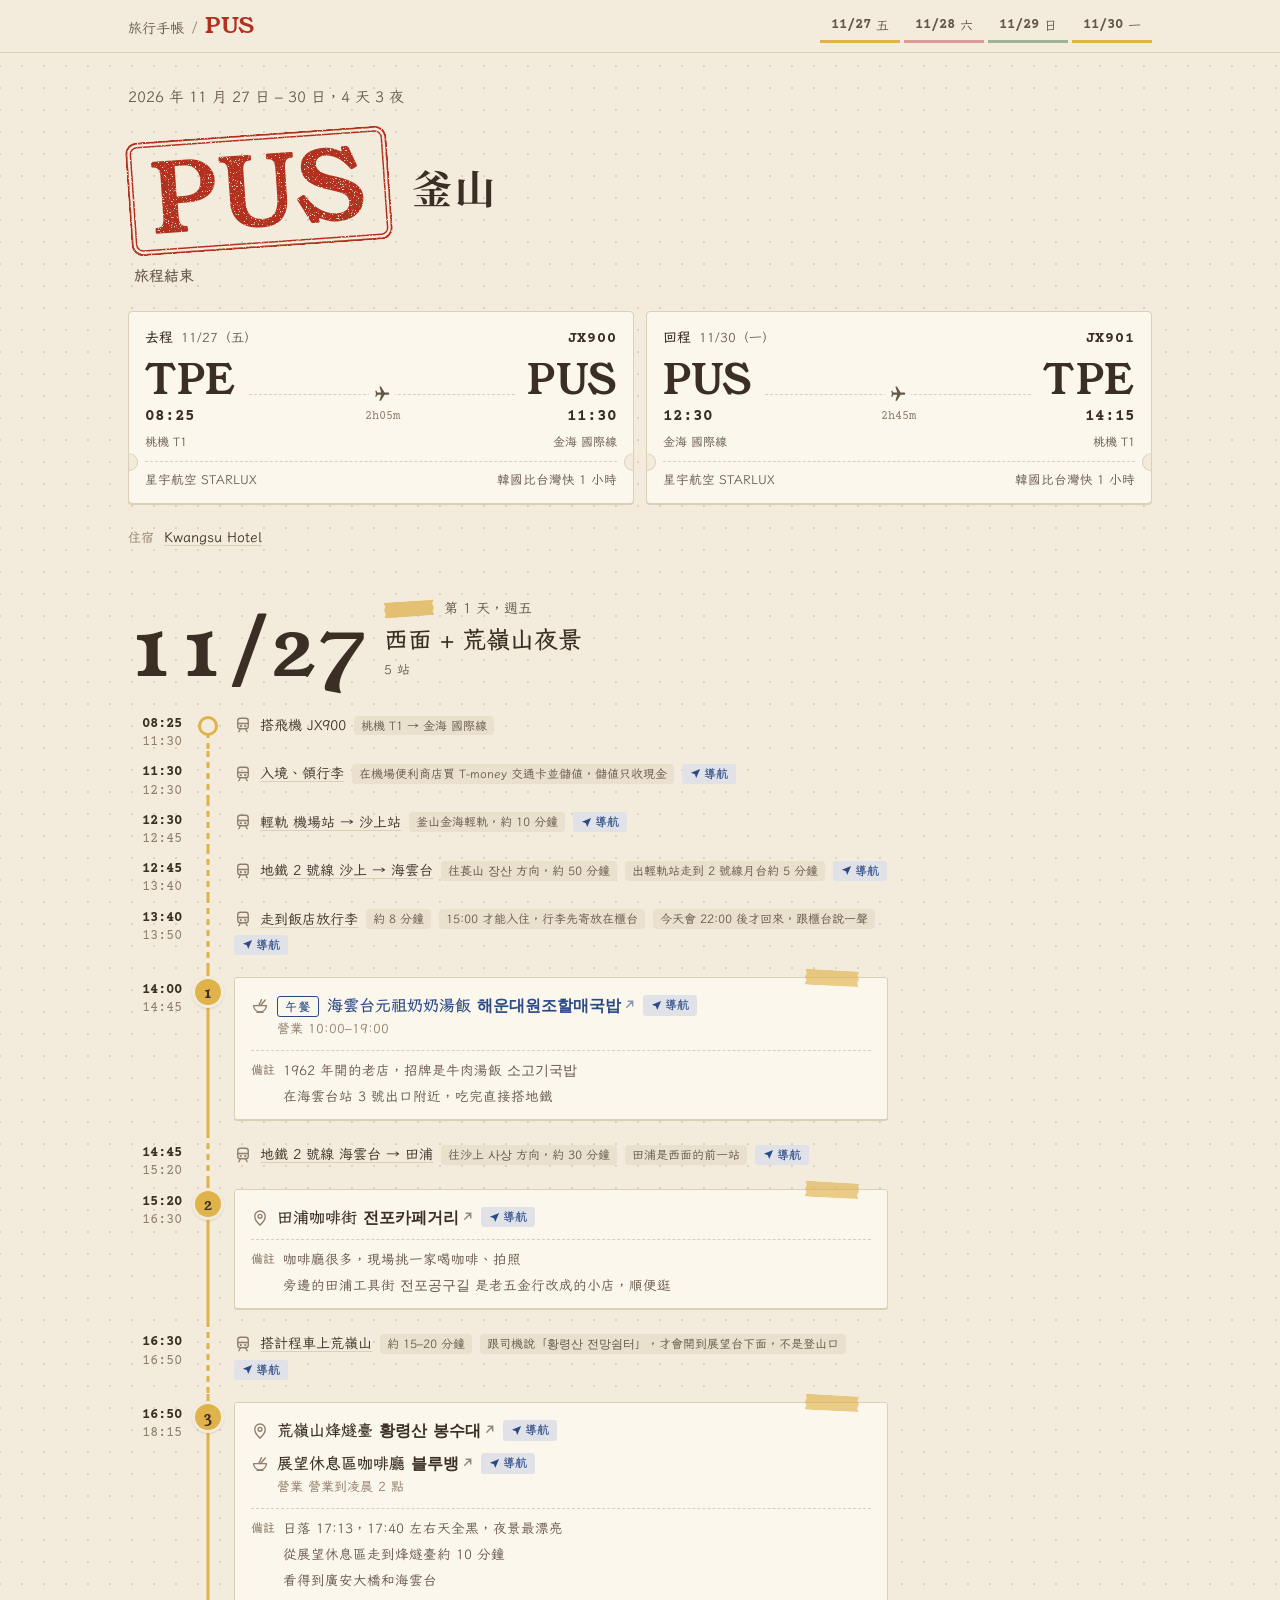
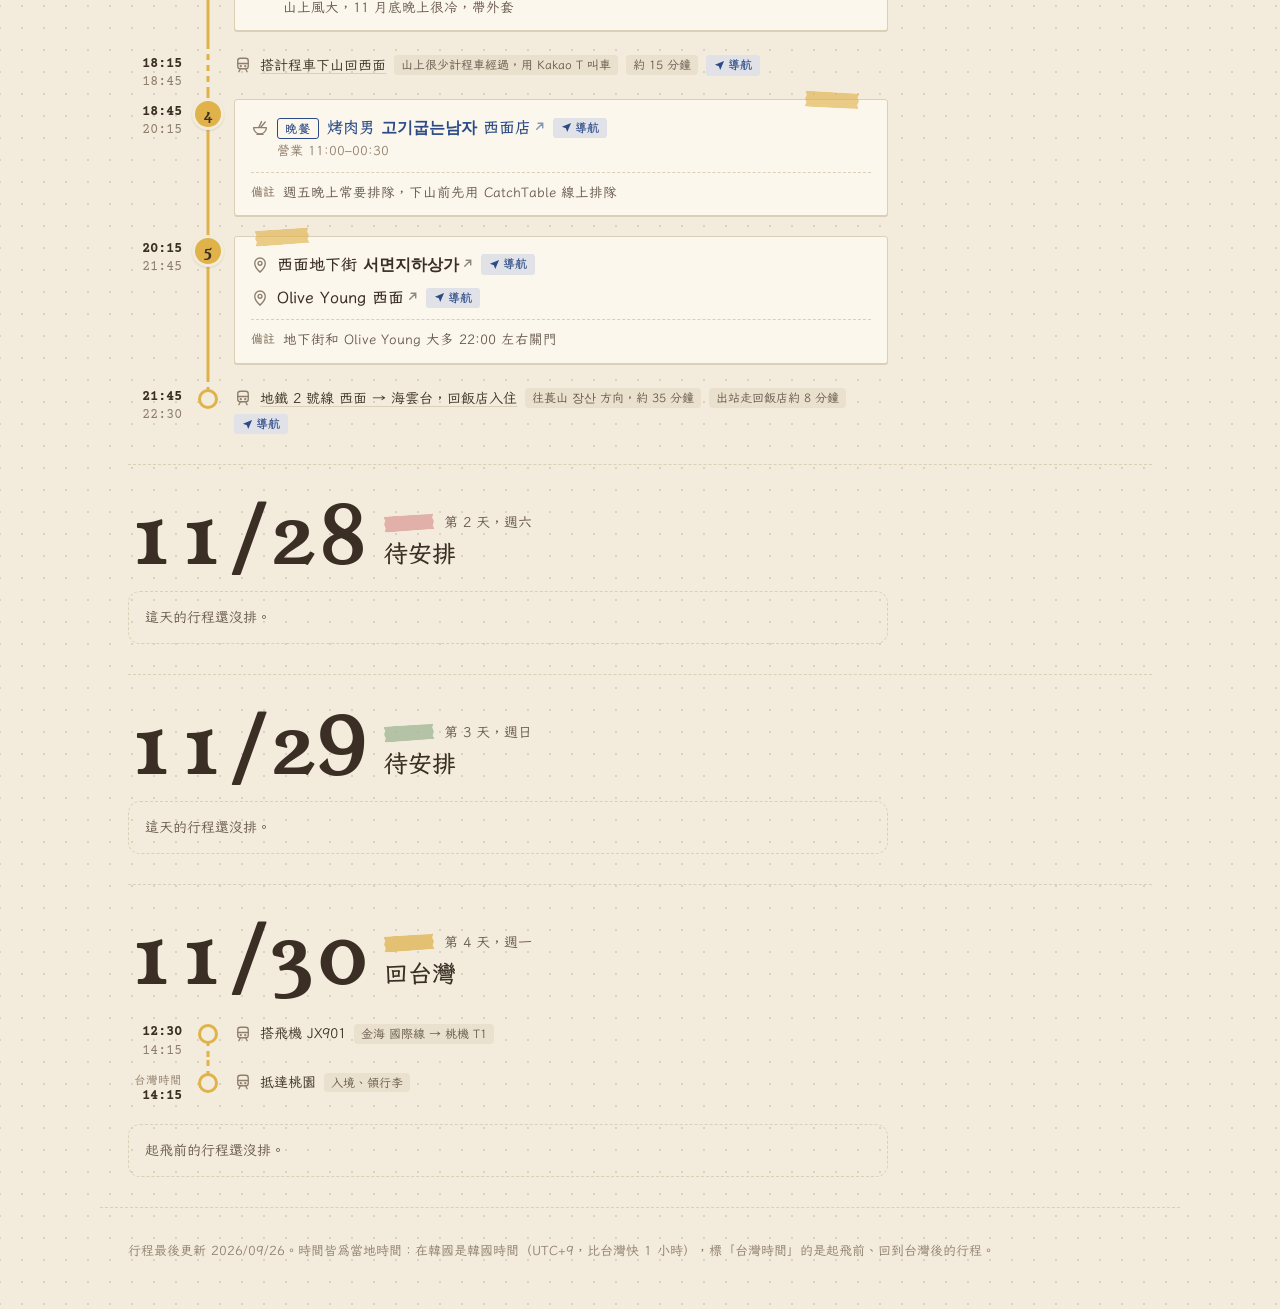
==== commit ac9f7a9d: "Plan Busan day one and switch the Busan page to Naver Map Day one: public transit from Gimhae to the" ====
--- a/docs/pus-2026-11/index.html
+++ b/docs/pus-2026-11/index.html
@@ -326,18 +326,6 @@
     font-size: 14px;
   }
 
-  .routes { display: grid; gap: 8px; margin-bottom: 22px; }
-  .routes__k { margin: 0; font-size: 13px; color: var(--ink-3); }
-  .seg {
-    display: grid; grid-template-columns: minmax(0, 1fr) auto; align-items: center; gap: 12px;
-    background: var(--surface); border: 1px solid var(--rule); border-radius: 3px;
-    padding: 10px 14px; text-decoration: none; color: var(--ink);
-  }
-  .seg:hover { border-color: var(--line); }
-  .seg__stops { font-size: 13px; line-height: 1.55; color: var(--ink-2); overflow-wrap: anywhere; }
-  .seg__stops b { color: var(--ink); font-weight: 600; }
-  .seg__go { display: inline-flex; align-items: center; gap: 3px; font-size: 13px; font-weight: 700; white-space: nowrap; color: var(--blue); }
-  .seg__go .ext { width: 11px; height: 11px; flex: none; }
   .nav-btn {
     display: inline-flex; align-items: center; gap: 3px;
     font-size: 12px; font-weight: 700; line-height: 1.7;
@@ -414,14 +402,6 @@
     }
     .fab__go svg { width: 13px; height: 13px; }
 
-    /* Google 地圖路線收成一排「早上」「下午」「晚上」小按鈕，站名先藏起來 */
-    .routes { display: flex; flex-wrap: wrap; gap: 8px; }
-    .routes__k { flex-basis: 100%; }
-    .seg { display: inline-flex; align-items: center; gap: 6px; min-height: 44px; padding: 0 16px; }
-    .seg__stops { font-size: 15px; }
-    .seg__list, .seg__open { display: none; }
-    .seg__go .ext { width: 12px; height: 12px; }
-
     /* 導航按鈕看起來 36px 高，手指點得到的範圍往上下各擴 4px 到 44px */
     .nav-btn { position: relative; min-height: 36px; padding: 0 12px; gap: 5px; border-radius: 6px; font-size: 14px; }
     .nav-btn svg { width: 13px; height: 13px; }
@@ -479,9 +459,19 @@
       return { "&": "&amp;", "<": "&lt;", ">": "&gt;", '"': "&quot;" }[c];
     });
   }
-  function navUrl(q) { return "https://www.google.com/maps/dir/?api=1&destination=" + encodeURIComponent(q); }
-  function navBtn(q) { return '<a class="nav-btn" href="' + navUrl(q) + '" target="_blank" rel="noopener">' + ICON.go + '導航</a>'; }
-  function mapUrl(q) { return "https://www.google.com/maps/search/?api=1&query=" + encodeURIComponent(q); }
+  // 地圖都開 Naver Map（韓國的 Google 地圖不能導航）
+  var APP = "io.github.waltwait.travel";
+  var PHONE = window.matchMedia("(pointer: coarse)").matches;
+  function mapUrl(q) { return "https://map.naver.com/p/search/" + encodeURIComponent(q); }
+  // 導航：手機直接開 Naver Map App，有座標就從目前位置規劃大眾運輸，沒有就先搜尋；電腦開網頁搜尋
+  function navUrl(p) {
+    if (!PHONE) return mapUrl(p.q);
+    if (p.at) return "nmap://route/public?dlat=" + p.at[0] + "&dlng=" + p.at[1] + "&dname=" + encodeURIComponent(p.name) + "&appname=" + APP;
+    return "nmap://search?query=" + encodeURIComponent(p.q) + "&appname=" + APP;
+  }
+  // App 的連結不開新分頁，不然會先跳出一個空白頁
+  function target(url) { return /^https:/.test(url) ? ' target="_blank" rel="noopener"' : ''; }
+  function navBtn(p) { var url = navUrl(p); return '<a class="nav-btn" href="' + url + '"' + target(url) + '>' + ICON.go + '導航</a>'; }
   function toMin(t) { var p = t.split(":"); return +p[0] * 60 + +p[1]; }
   function wd(date) { return WD[new Date(date + "T12:00:00Z").getUTCDay()]; }
   function md(date) { var p = date.split("-"); return +p[1] + "/" + +p[2]; }
@@ -554,7 +544,7 @@
         '<a class="place__name" href="' + mapUrl(p.q || p.name) + '" target="_blank" rel="noopener">' + esc(p.name) + ICON.ext + '</a>' +
         (p.booked ? '<span class="tag tag--booked">' + esc(p.booked) + '</span>' : '') +
         (p.suggest ? '<span class="tag tag--suggest">Claude 建議</span>' : '') +
-        navBtn(p.q || p.name) +
+        navBtn({ q: p.q || p.name, at: p.at, name: p.name }) +
       '</div>' +
       (p.hours ? '<div class="place__hours">營業 ' + esc(p.hours) + '</div>' : '') +
     '</div></li>';
@@ -566,7 +556,7 @@
   T.flights.forEach(function (f) { FLIGHT[f.no] = f; });
 
   function renderDay(d, di) {
-    var pts = d.from ? [{ q: d.from.q, name: d.from.to, until: -1, t: -1, date: d.date }] : [];
+    var pts = d.from ? [{ q: d.from.q, at: d.from.at, name: d.from.to, until: -1, date: d.date }] : [];
     // 以當天 00:00（韓國時間）起算的分鐘數；比前一列早的時間（例如 00:30）視為隔天，
     // 標了 eve 的列是前一天晚上（負的分鐘數）。
     // 有搭飛機的那天，起飛前的列是出發地時間、落地後是目的地時間，這裡都換算成韓國時間
@@ -614,14 +604,14 @@
 
       if (it.type === "move") {
         // 移動中：目的地在抵達前都算「下一站」
-        if (it.q) pts.push({ q: it.q, name: it.to || it.title, until: end, t: end, date: d.date, eve: it.eve, away: sp.away });
+        if (it.q) pts.push({ q: it.q, at: it.at, name: it.to || it.title, until: end, date: d.date });
         var title = it.q
           ? '<a class="move__title" href="' + mapUrl(it.q) + '" target="_blank" rel="noopener">' + esc(it.title) + '</a>'
           : '<span class="move__title">' + esc(it.title) + '</span>';
         return '<li' + attrs + '>' + time + '<div class="row__rail" aria-hidden="true"></div>' +
           '<div class="row__body"><div class="move"><span class="ico">' + ICON.move + '</span>' + title +
           notesOf(it).map(function (n) { return '<span class="move__note">' + esc(n) + '</span>'; }).join("") +
-          (it.q ? navBtn(it.q) : '') +
+          (it.q ? navBtn({ q: it.q, at: it.at, name: it.to || it.title }) : '') +
           (it.links || []).map(function (l) {
             return '<a class="move__link" href="' + esc(l.url) + '" target="_blank" rel="noopener">' + esc(l.text) + ICON.ext + '</a>';
           }).join("") +
@@ -631,7 +621,7 @@
       stopNo++;
       it.places.forEach(function (p) {
         // 停留點：開始之後就換下一站
-        pts.push({ q: p.q || p.name, name: p.name, until: sp.s, t: (sp.s + end) / 2, date: d.date, eve: it.eve, away: sp.away });
+        pts.push({ q: p.q || p.name, at: p.at, name: p.name, until: sp.s, date: d.date });
       });
       var notes = notesOf(it);
       return '<li' + attrs + '>' + time +
@@ -645,47 +635,14 @@
     var stats = [];
     if (stopNo) stats.push(stopNo + " 站");
 
-    // Google 地圖路線：依早上／下午／晚上分段，每段從上一段的最後一站出發。
-    // 抵達時間（移動）或停留的中間時間（停留點）決定屬於哪一段。
-    // Google 地圖一次最多 10 個點，單一時段超過時再拆開。
-    var stops = [];
-    pts.forEach(function (p) {
-      dests.push(p);
-      if (p.eve || p.away) return; // 前一晚、起飛前、回台灣後在台灣的點不串進當地的路線
-      var prevStop = stops[stops.length - 1];
-      if (!prevStop || prevStop.q !== p.q) stops.push(p);
-    });
-    var PARTS = [["早上", 0, 720], ["下午", 720, 1080], ["晚上", 1080, Infinity]];
-    var segs = [];
-    var carry = null;
-    PARTS.forEach(function (part) {
-      var inPart = stops.filter(function (p) { return (p.t < 0 ? 0 : p.t) >= part[1] && (p.t < 0 ? 0 : p.t) < part[2]; });
-      if (!inPart.length) return;
-      var list = carry ? [carry].concat(inPart) : inPart;
-      carry = inPart[inPart.length - 1];
-      if (list.length < 2) return;
-      var chunks = [];
-      for (var k = 0; k < list.length - 1; k += 9) chunks.push(list.slice(k, k + 10));
-      chunks.forEach(function (c, ci) { segs.push({ label: part[0] + (chunks.length > 1 ? " " + (ci + 1) : ""), pts: c }); });
-    });
-    var route = segs.length
-      ? '<div class="routes"><p class="routes__k">用 Google 地圖開路線</p>' +
-        segs.map(function (seg) {
-          var url = "https://www.google.com/maps/dir/" + seg.pts.map(function (p) { return encodeURIComponent(p.q); }).join("/");
-          // 標籤和站名分開包，手機版只留標籤當小按鈕
-          return '<a class="seg" href="' + url + '" target="_blank" rel="noopener"><span class="seg__stops">' +
-            '<b class="seg__label">' + seg.label + '</b><span class="seg__list">　' +
-            seg.pts.map(function (p) { return esc(p.name); }).join(" → ") +
-            '</span></span><span class="seg__go"><span class="seg__open">開啟</span>' + ICON.ext + '</span></a>';
-        }).join("") + '</div>'
-      : '';
+    dests.push.apply(dests, pts);
 
     return '<section class="day" id="' + dayId(d.date) + '" data-line="' + d.line + '">' +
       '<header class="day__head"><span class="day__md">' + md(d.date) + '</span>' +
         '<div class="day__meta"><p class="day__eyebrow"><span class="day__bar tape" aria-hidden="true"></span>第 ' + (di + 1) + ' 天，週' + wd(d.date) + '</p>' +
         '<h2 class="day__theme">' + esc(d.theme) + '</h2>' +
         (stats.length ? '<p class="day__stats">' + stats.join(" · ") + '</p>' : '') + '</div></header>' +
-      '<div class="day__grid">' + route + '<ol class="rows">' + rows + '</ol>' +
+      '<div class="day__grid"><ol class="rows">' + rows + '</ol>' +
         (d.pending ? '<p class="pending">' + esc(d.pending) + '</p>' : '') + '</div>' +
     '</section>';
   }
@@ -705,11 +662,12 @@
     var dayNo = dayDiff(first, now.date) + 1;
     status = '<span class="status__pill marker">' + (dayNo > 0 ? '旅程第 ' + dayNo + ' 天' : '今晚出發') + '</span>' +
       (nowFound ? '<a class="status__jump" href="#now">看現在的行程</a>' : '') +
-      (next ? '<span class="status__next">下一站：<b>' + esc(next.name) + '</b>' + navBtn(next.q) + '</span>' : '');
+      (next ? '<span class="status__next">下一站：<b>' + esc(next.name) + '</b>' + navBtn(next) + '</span>' : '');
     // 手機版的浮動按鈕（電腦版不顯示）
     if (next) {
       var fab = document.getElementById("fab");
-      fab.href = navUrl(next.q);
+      fab.href = navUrl(next);
+      if (!/^https:/.test(fab.href)) fab.removeAttribute("target");
       fab.innerHTML = '<span class="fab__k">下一站</span><span class="fab__name">' + esc(next.name) + '</span>' +
         '<span class="fab__go">' + ICON.go + '導航</span>';
       fab.hidden = false;
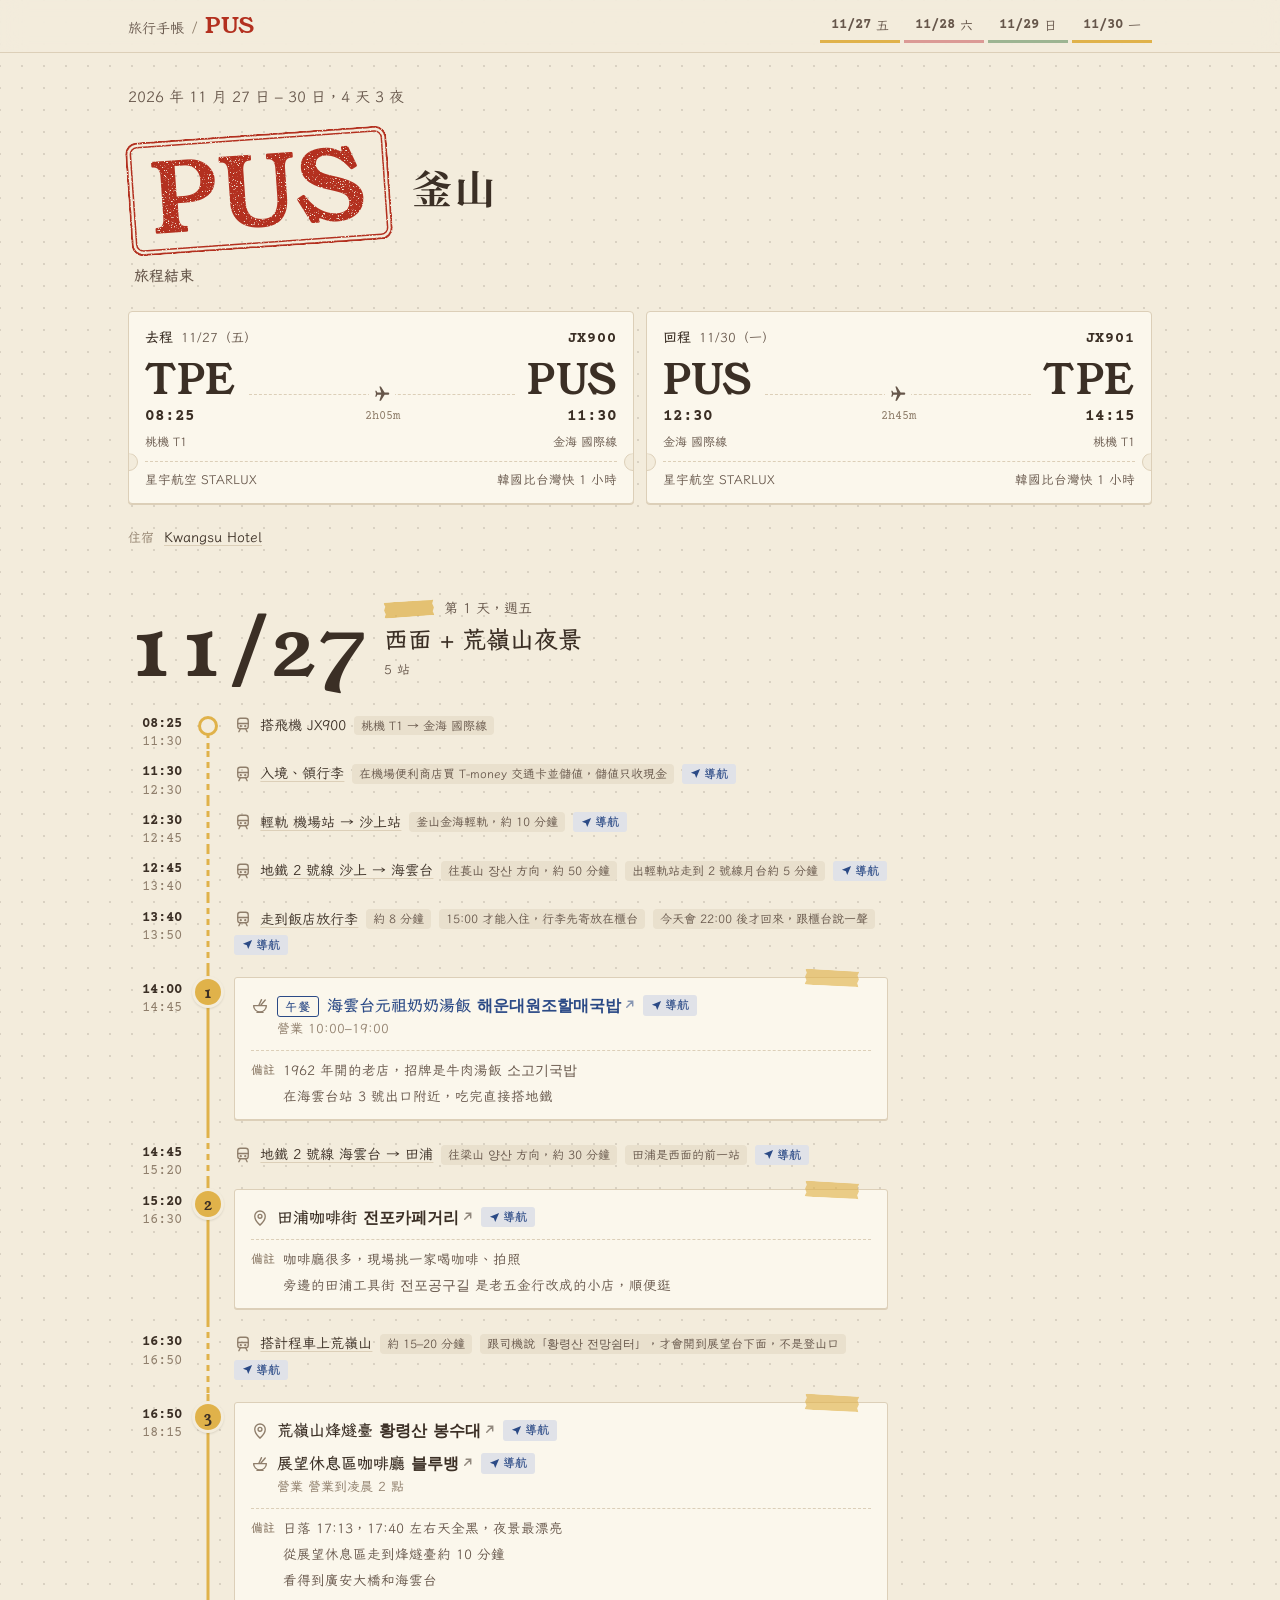
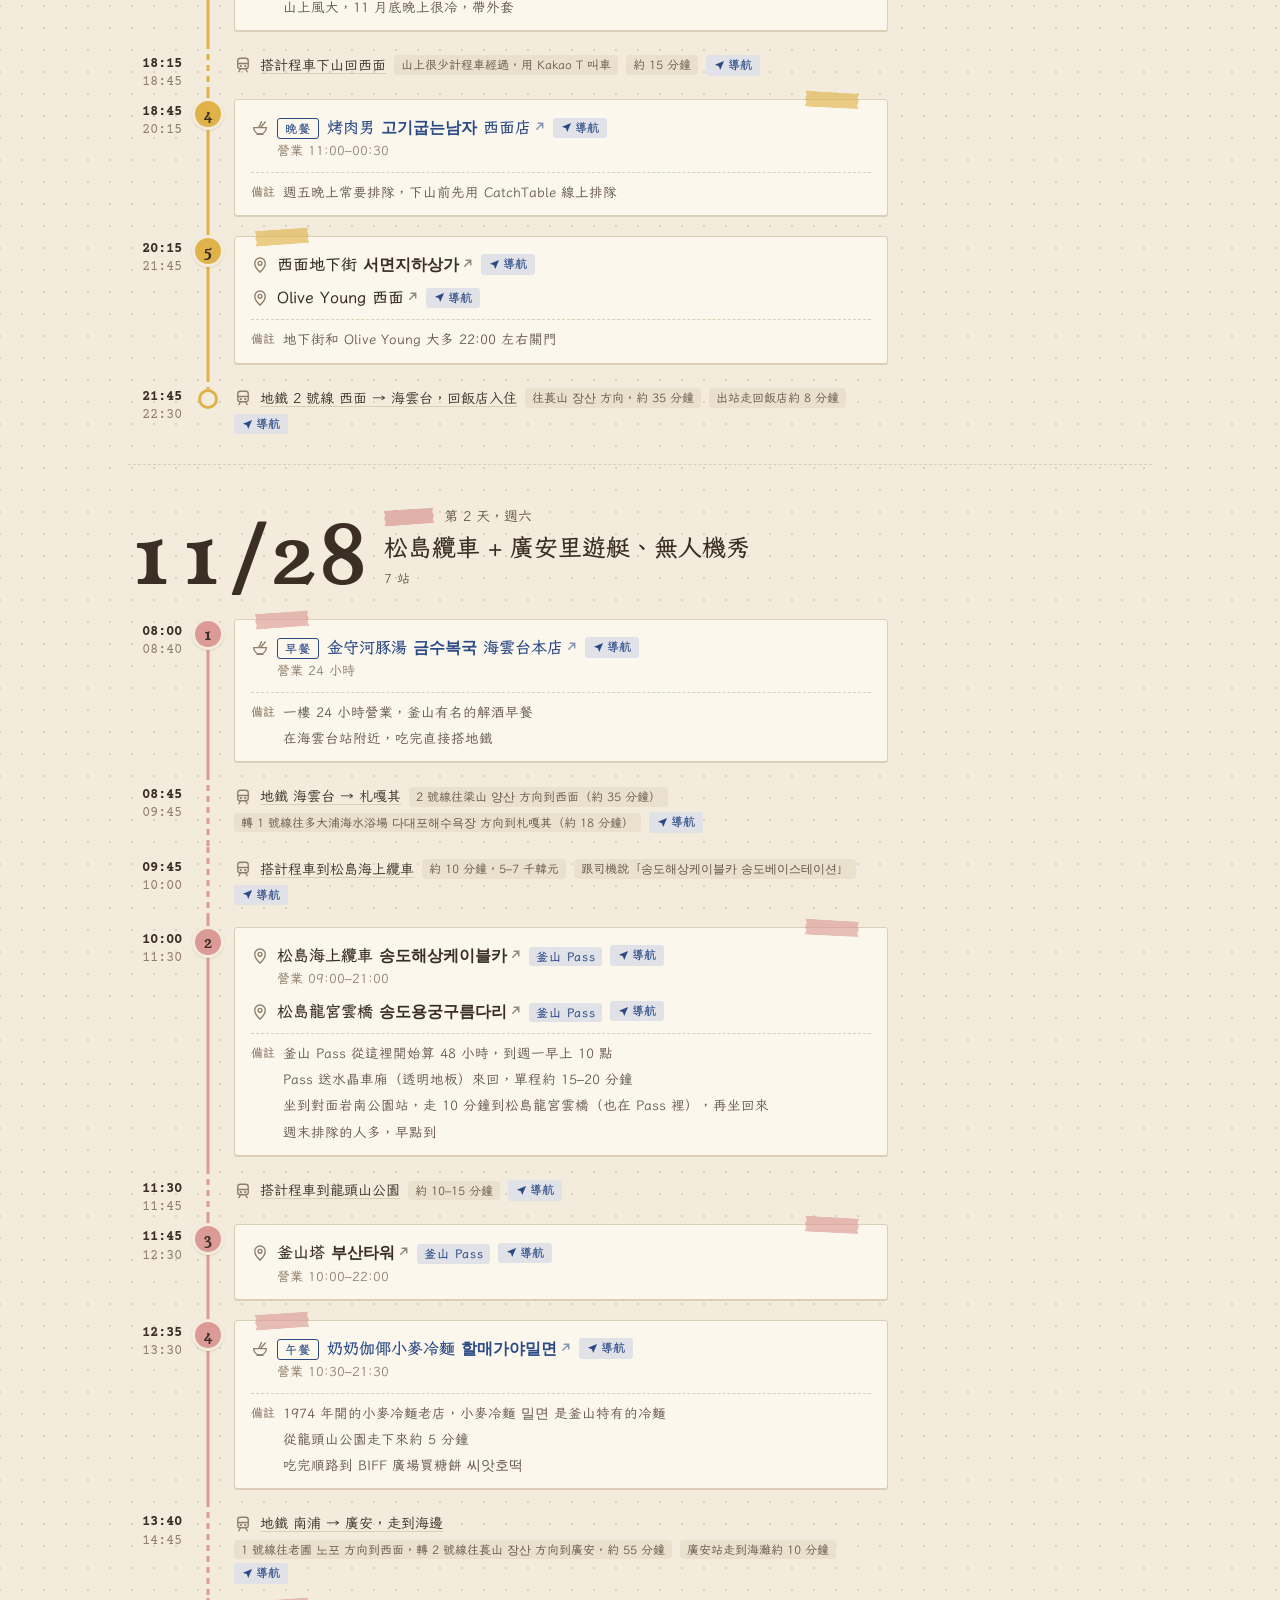
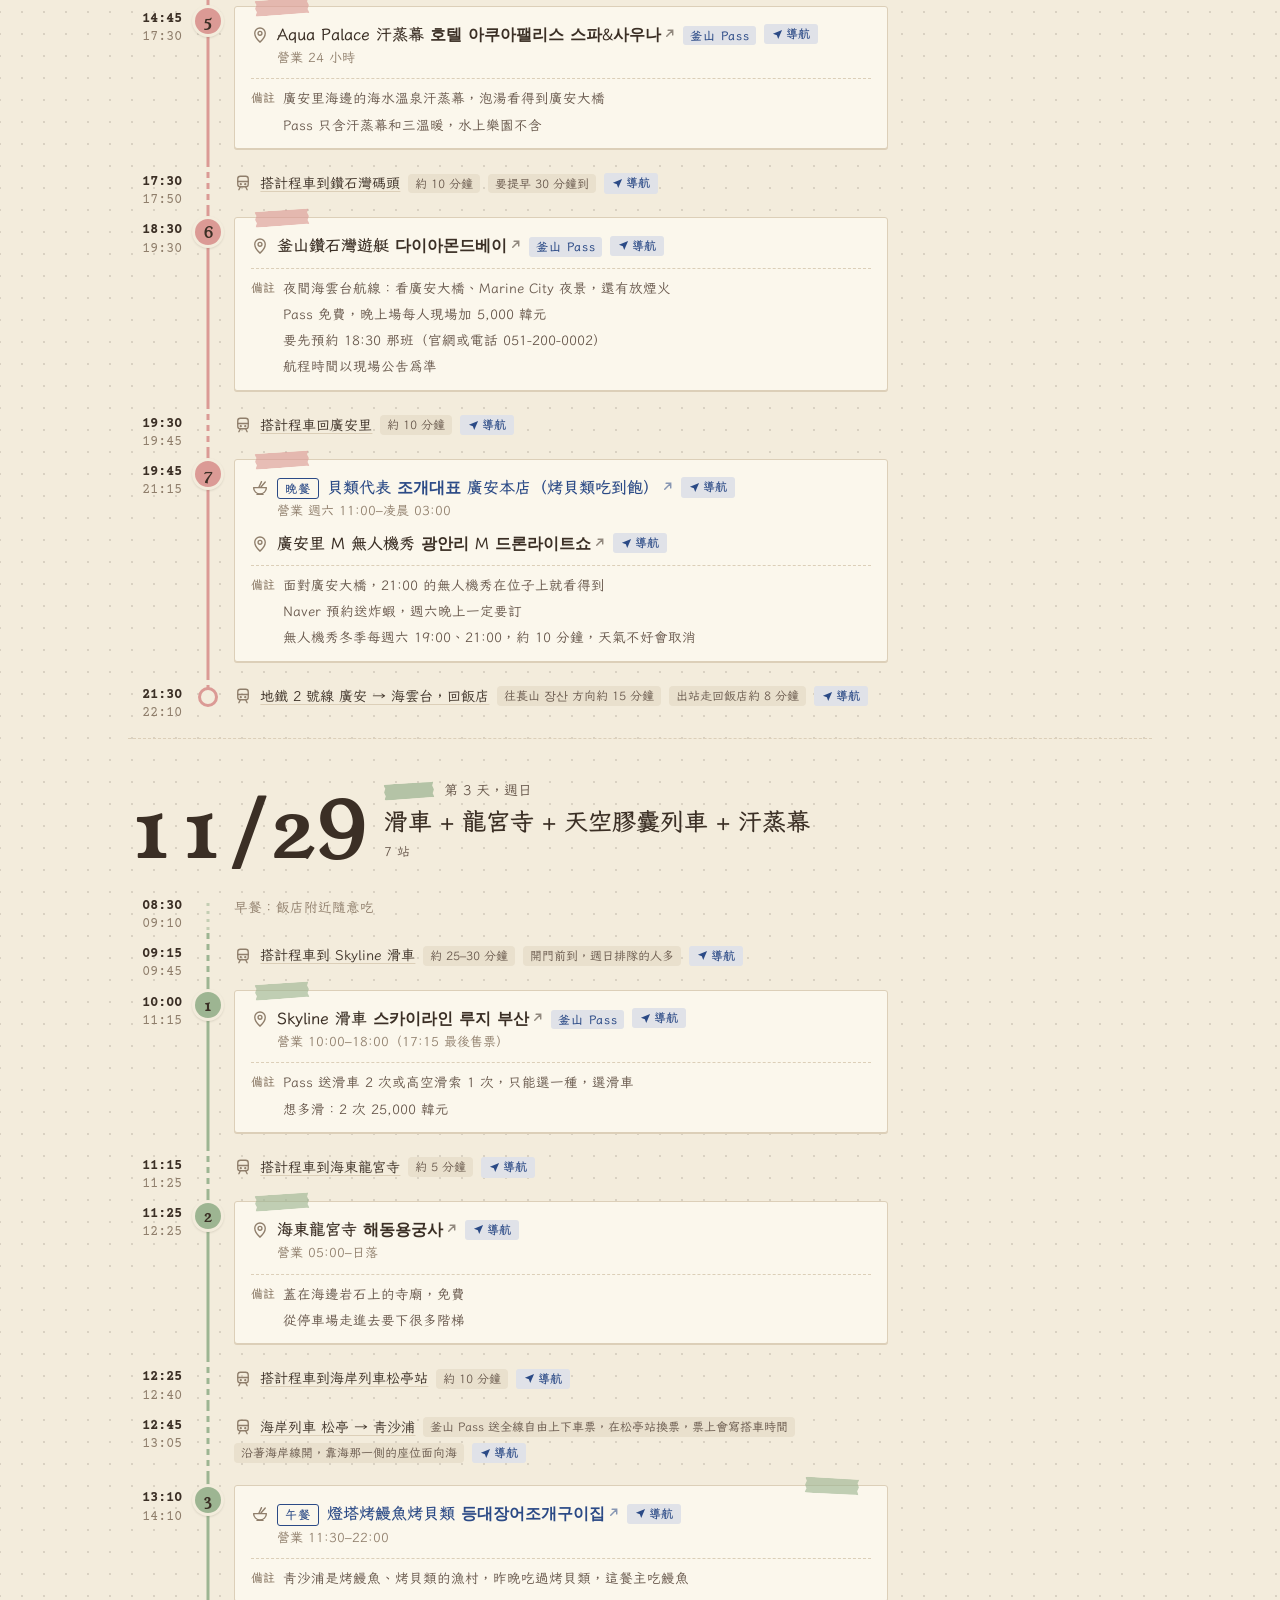
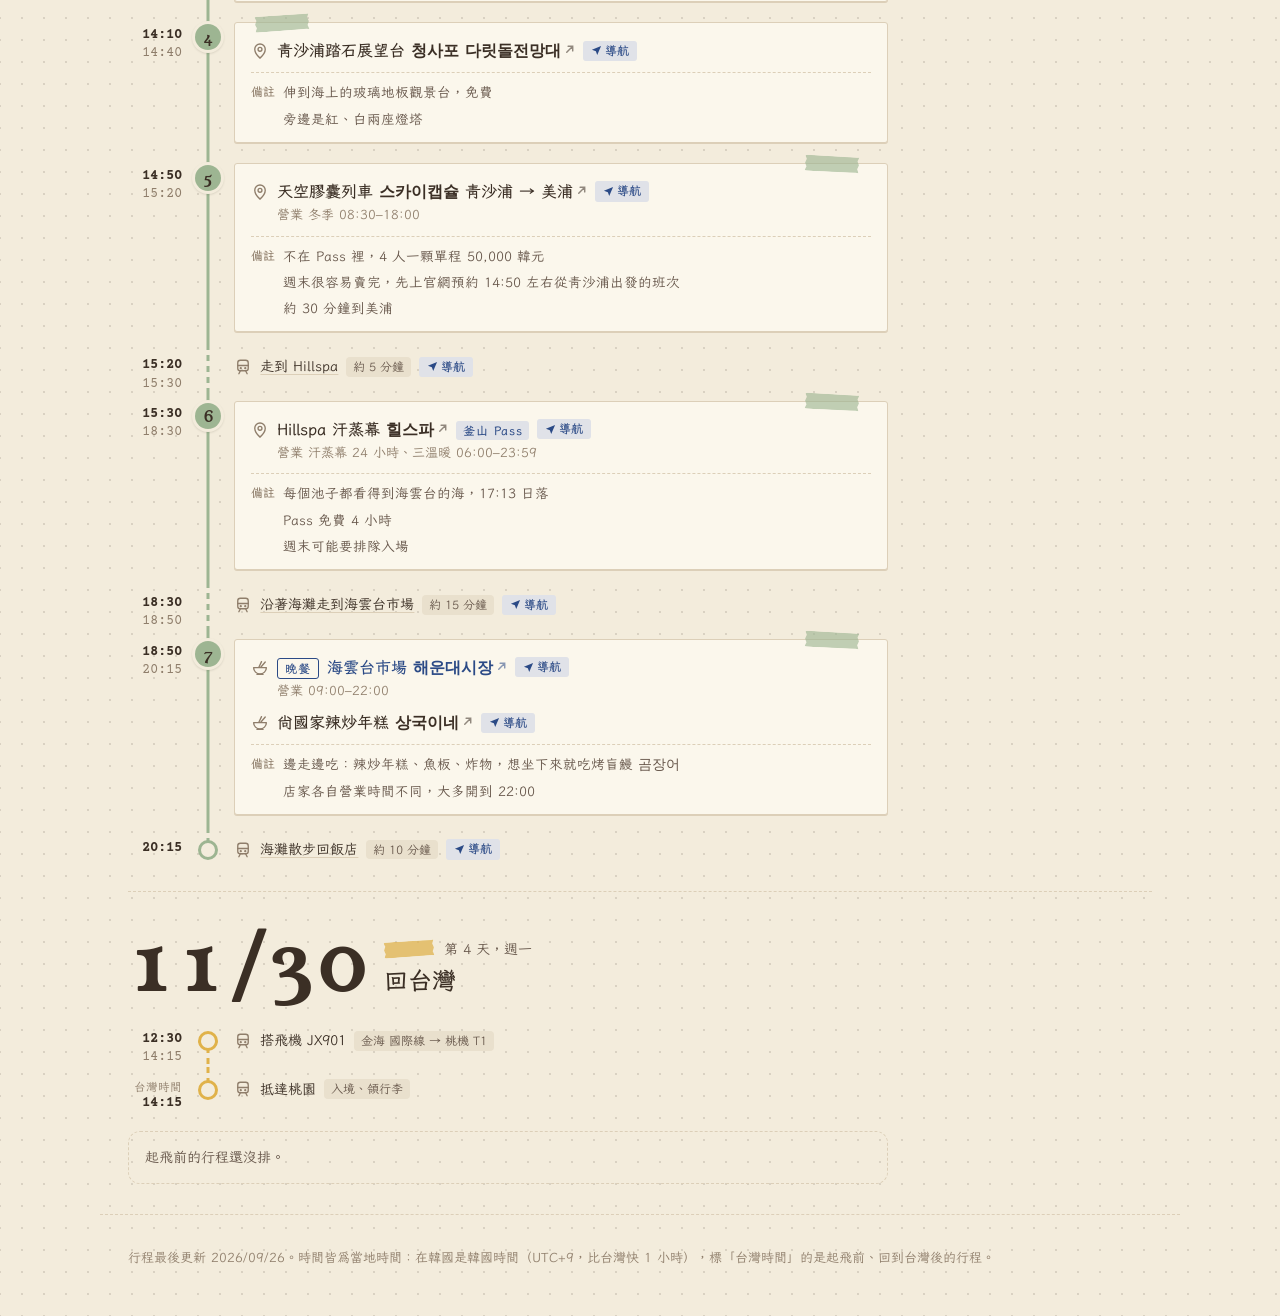
==== commit 66396d82: "Plan Busan days two and three around the 48-hour Busan Pass Saturday is the Gwangalli day: the Songd" ====
--- a/docs/pus-2026-11/index.html
+++ b/docs/pus-2026-11/index.html
@@ -309,6 +309,7 @@
   /* 已預約：朱紅色的小印章 */
   .tag--booked { border: 3px double currentColor; color: var(--red); padding: 0 6px; transform: rotate(-3deg); }
   .tag--suggest { border: 1px dashed var(--ink-3); color: var(--ink-2); line-height: 1.55; }
+  .tag--pass { background: var(--blue-soft); color: var(--blue); }
   .move__link { font-size: 12.5px; font-weight: 700; color: var(--blue); text-decoration: none; }
   .move__link .ext { width: 10px; height: 10px; margin-left: 2px; }
   .place__hours { margin-top: 1px; font-size: 13px; color: var(--ink-3); }
@@ -544,6 +545,7 @@
         '<a class="place__name" href="' + mapUrl(p.q || p.name) + '" target="_blank" rel="noopener">' + esc(p.name) + ICON.ext + '</a>' +
         (p.booked ? '<span class="tag tag--booked">' + esc(p.booked) + '</span>' : '') +
         (p.suggest ? '<span class="tag tag--suggest">Claude 建議</span>' : '') +
+        (p.pass ? '<span class="tag tag--pass">釜山 Pass</span>' : '') +
         navBtn({ q: p.q || p.name, at: p.at, name: p.name }) +
       '</div>' +
       (p.hours ? '<div class="place__hours">營業 ' + esc(p.hours) + '</div>' : '') +
